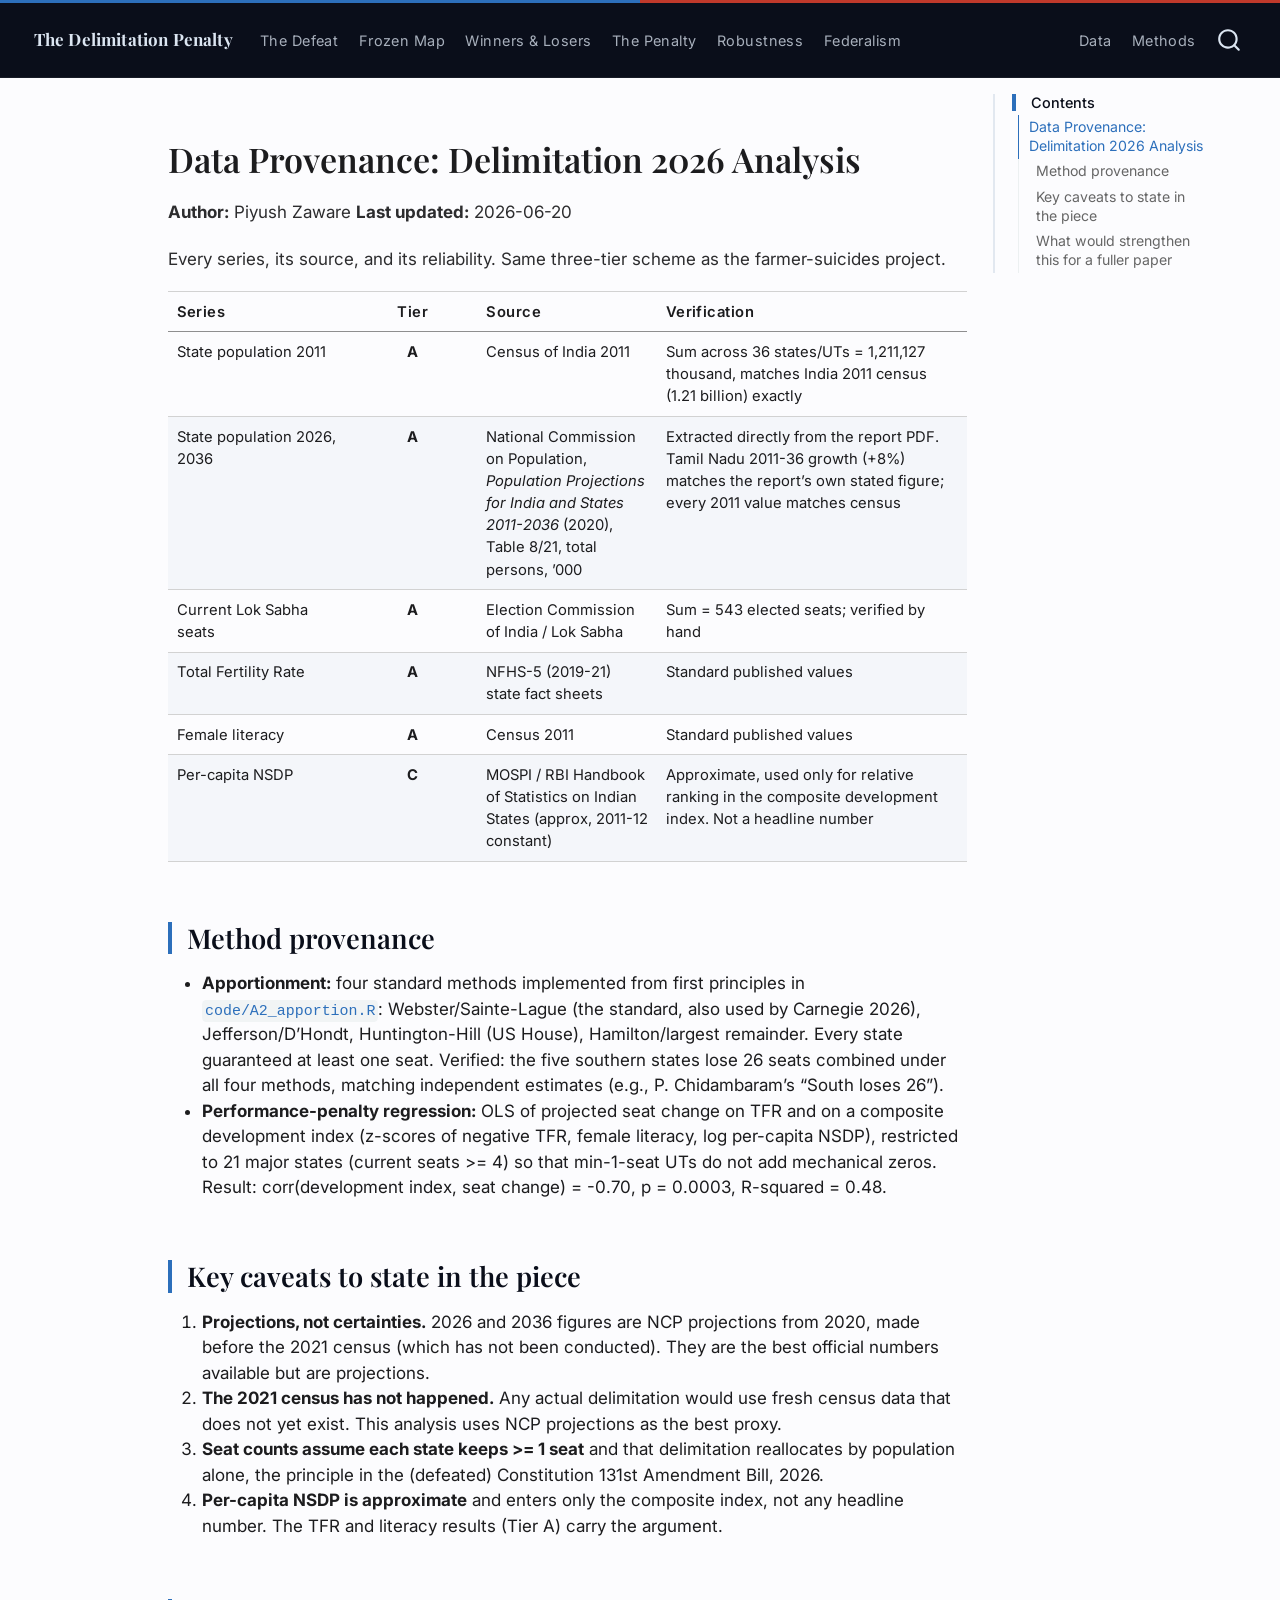
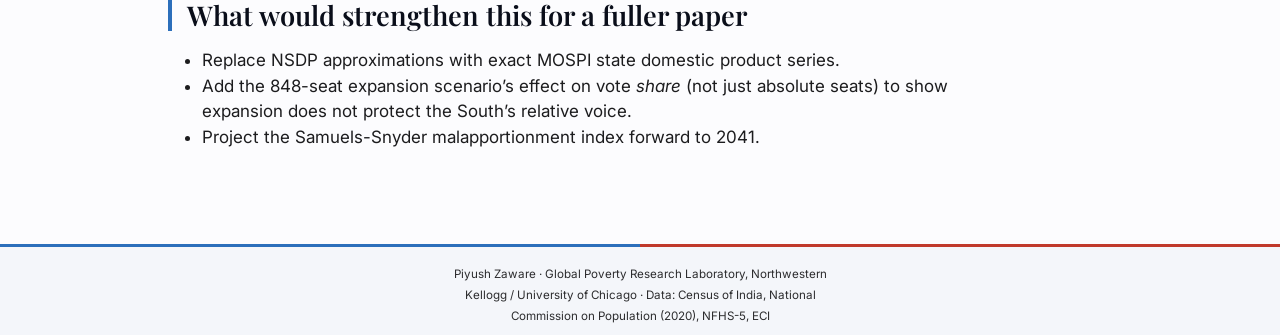
==== docs/output/reports/DATA_PROVENANCE.html @ dbe314fe "Delimitation 2026 site: the performance penalty Analysis + Quarto website for the delimitation data-" ====
<!DOCTYPE html>
<html xmlns="http://www.w3.org/1999/xhtml" lang="en" xml:lang="en"><head>

<meta charset="utf-8">
<meta name="generator" content="quarto-1.8.25">

<meta name="viewport" content="width=device-width, initial-scale=1.0, user-scalable=yes">


<title>data_provenance – The Delimitation Penalty</title>
<style>
code{white-space: pre-wrap;}
span.smallcaps{font-variant: small-caps;}
div.columns{display: flex; gap: min(4vw, 1.5em);}
div.column{flex: auto; overflow-x: auto;}
div.hanging-indent{margin-left: 1.5em; text-indent: -1.5em;}
ul.task-list{list-style: none;}
ul.task-list li input[type="checkbox"] {
  width: 0.8em;
  margin: 0 0.8em 0.2em -1em; /* quarto-specific, see https://github.com/quarto-dev/quarto-cli/issues/4556 */ 
  vertical-align: middle;
}
</style>


<script src="../../site_libs/quarto-nav/quarto-nav.js"></script>
<script src="../../site_libs/quarto-nav/headroom.min.js"></script>
<script src="../../site_libs/clipboard/clipboard.min.js"></script>
<script src="../../site_libs/quarto-search/autocomplete.umd.js"></script>
<script src="../../site_libs/quarto-search/fuse.min.js"></script>
<script src="../../site_libs/quarto-search/quarto-search.js"></script>
<meta name="quarto:offset" content="../../">
<script src="../../site_libs/quarto-html/quarto.js" type="module"></script>
<script src="../../site_libs/quarto-html/tabsets/tabsets.js" type="module"></script>
<script src="../../site_libs/quarto-html/axe/axe-check.js" type="module"></script>
<script src="../../site_libs/quarto-html/popper.min.js"></script>
<script src="../../site_libs/quarto-html/tippy.umd.min.js"></script>
<script src="../../site_libs/quarto-html/anchor.min.js"></script>
<link href="../../site_libs/quarto-html/tippy.css" rel="stylesheet">
<link href="../../site_libs/quarto-html/quarto-syntax-highlighting-7b89279ff1a6dce999919e0e67d4d9ec.css" rel="stylesheet" id="quarto-text-highlighting-styles">
<script src="../../site_libs/bootstrap/bootstrap.min.js"></script>
<link href="../../site_libs/bootstrap/bootstrap-icons.css" rel="stylesheet">
<link href="../../site_libs/bootstrap/bootstrap-7840cd7981757219aa83ed7bc847dc4c.min.css" rel="stylesheet" append-hash="true" id="quarto-bootstrap" data-mode="light">
<script id="quarto-search-options" type="application/json">{
  "location": "navbar",
  "copy-button": false,
  "collapse-after": 3,
  "panel-placement": "end",
  "type": "overlay",
  "limit": 50,
  "keyboard-shortcut": [
    "f",
    "/",
    "s"
  ],
  "show-item-context": false,
  "language": {
    "search-no-results-text": "No results",
    "search-matching-documents-text": "matching documents",
    "search-copy-link-title": "Copy link to search",
    "search-hide-matches-text": "Hide additional matches",
    "search-more-match-text": "more match in this document",
    "search-more-matches-text": "more matches in this document",
    "search-clear-button-title": "Clear",
    "search-text-placeholder": "",
    "search-detached-cancel-button-title": "Cancel",
    "search-submit-button-title": "Submit",
    "search-label": "Search"
  }
}</script>
<style>html{ scroll-behavior: smooth; }</style>


</head>

<body class="nav-fixed quarto-light">

<div id="quarto-search-results"></div>
  <header id="quarto-header" class="headroom fixed-top">
    <nav class="navbar navbar-expand-lg " data-bs-theme="dark">
      <div class="navbar-container container-fluid">
      <div class="navbar-brand-container mx-auto">
    <a href="../../index.html" class="navbar-brand navbar-brand-logo">
    </a>
    <a class="navbar-brand" href="../../index.html">
    <span class="navbar-title">The Delimitation Penalty</span>
    </a>
  </div>
            <div id="quarto-search" class="" title="Search"></div>
          <button class="navbar-toggler" type="button" data-bs-toggle="collapse" data-bs-target="#navbarCollapse" aria-controls="navbarCollapse" role="menu" aria-expanded="false" aria-label="Toggle navigation" onclick="if (window.quartoToggleHeadroom) { window.quartoToggleHeadroom(); }">
  <span class="navbar-toggler-icon"></span>
</button>
          <div class="collapse navbar-collapse" id="navbarCollapse">
            <ul class="navbar-nav navbar-nav-scroll me-auto">
  <li class="nav-item">
    <a class="nav-link" href="../../index.html#defeat"> 
<span class="menu-text">The Defeat</span></a>
  </li>  
  <li class="nav-item">
    <a class="nav-link" href="../../index.html#frozen"> 
<span class="menu-text">Frozen Map</span></a>
  </li>  
  <li class="nav-item">
    <a class="nav-link" href="../../index.html#winners"> 
<span class="menu-text">Winners &amp; Losers</span></a>
  </li>  
  <li class="nav-item">
    <a class="nav-link" href="../../index.html#penalty"> 
<span class="menu-text">The Penalty</span></a>
  </li>  
  <li class="nav-item">
    <a class="nav-link" href="../../index.html#robustness"> 
<span class="menu-text">Robustness</span></a>
  </li>  
  <li class="nav-item">
    <a class="nav-link" href="../../index.html#federalism"> 
<span class="menu-text">Federalism</span></a>
  </li>  
</ul>
            <ul class="navbar-nav navbar-nav-scroll ms-auto">
  <li class="nav-item">
    <a class="nav-link" href="../../index.html#data"> 
<span class="menu-text">Data</span></a>
  </li>  
  <li class="nav-item">
    <a class="nav-link" href="../../index.html#methods"> 
<span class="menu-text">Methods</span></a>
  </li>  
</ul>
          </div> <!-- /navcollapse -->
            <div class="quarto-navbar-tools">
</div>
      </div> <!-- /container-fluid -->
    </nav>
</header>
<!-- content -->
<div id="quarto-content" class="quarto-container page-columns page-rows-contents page-layout-article page-navbar">
<!-- sidebar -->
<!-- margin-sidebar -->
    <div id="quarto-margin-sidebar" class="sidebar margin-sidebar">
        <nav id="TOC" role="doc-toc" class="toc-active">
    <h2 id="toc-title">Contents</h2>
   
  <ul class="collapse">
  <li><a href="#data-provenance-delimitation-2026-analysis" id="toc-data-provenance-delimitation-2026-analysis" class="nav-link active" data-scroll-target="#data-provenance-delimitation-2026-analysis">Data Provenance: Delimitation 2026 Analysis</a>
  <ul class="collapse">
  <li><a href="#method-provenance" id="toc-method-provenance" class="nav-link" data-scroll-target="#method-provenance">Method provenance</a></li>
  <li><a href="#key-caveats-to-state-in-the-piece" id="toc-key-caveats-to-state-in-the-piece" class="nav-link" data-scroll-target="#key-caveats-to-state-in-the-piece">Key caveats to state in the piece</a></li>
  <li><a href="#what-would-strengthen-this-for-a-fuller-paper" id="toc-what-would-strengthen-this-for-a-fuller-paper" class="nav-link" data-scroll-target="#what-would-strengthen-this-for-a-fuller-paper">What would strengthen this for a fuller paper</a></li>
  </ul></li>
  </ul>
</nav>
    </div>
<!-- main -->
<main class="content" id="quarto-document-content"><header id="title-block-header" class="quarto-title-block"></header>




<section id="data-provenance-delimitation-2026-analysis" class="level1">
<h1>Data Provenance: Delimitation 2026 Analysis</h1>
<p><strong>Author:</strong> Piyush Zaware <strong>Last updated:</strong> 2026-06-20</p>
<p>Every series, its source, and its reliability. Same three-tier scheme as the farmer-suicides project.</p>
<table class="caption-top table">
<colgroup>
<col style="width: 22%">
<col style="width: 16%">
<col style="width: 22%">
<col style="width: 38%">
</colgroup>
<thead>
<tr class="header">
<th>Series</th>
<th style="text-align: center;">Tier</th>
<th>Source</th>
<th>Verification</th>
</tr>
</thead>
<tbody>
<tr class="odd">
<td>State population 2011</td>
<td style="text-align: center;"><strong>A</strong></td>
<td>Census of India 2011</td>
<td>Sum across 36 states/UTs = 1,211,127 thousand, matches India 2011 census (1.21 billion) exactly</td>
</tr>
<tr class="even">
<td>State population 2026, 2036</td>
<td style="text-align: center;"><strong>A</strong></td>
<td>National Commission on Population, <em>Population Projections for India and States 2011-2036</em> (2020), Table 8/21, total persons, ’000</td>
<td>Extracted directly from the report PDF. Tamil Nadu 2011-36 growth (+8%) matches the report’s own stated figure; every 2011 value matches census</td>
</tr>
<tr class="odd">
<td>Current Lok Sabha seats</td>
<td style="text-align: center;"><strong>A</strong></td>
<td>Election Commission of India / Lok Sabha</td>
<td>Sum = 543 elected seats; verified by hand</td>
</tr>
<tr class="even">
<td>Total Fertility Rate</td>
<td style="text-align: center;"><strong>A</strong></td>
<td>NFHS-5 (2019-21) state fact sheets</td>
<td>Standard published values</td>
</tr>
<tr class="odd">
<td>Female literacy</td>
<td style="text-align: center;"><strong>A</strong></td>
<td>Census 2011</td>
<td>Standard published values</td>
</tr>
<tr class="even">
<td>Per-capita NSDP</td>
<td style="text-align: center;"><strong>C</strong></td>
<td>MOSPI / RBI Handbook of Statistics on Indian States (approx, 2011-12 constant)</td>
<td>Approximate, used only for relative ranking in the composite development index. Not a headline number</td>
</tr>
</tbody>
</table>
<section id="method-provenance" class="level2">
<h2 class="anchored" data-anchor-id="method-provenance">Method provenance</h2>
<ul>
<li><strong>Apportionment:</strong> four standard methods implemented from first principles in <code>code/A2_apportion.R</code>: Webster/Sainte-Lague (the standard, also used by Carnegie 2026), Jefferson/D’Hondt, Huntington-Hill (US House), Hamilton/largest remainder. Every state guaranteed at least one seat. Verified: the five southern states lose 26 seats combined under all four methods, matching independent estimates (e.g., P. Chidambaram’s “South loses 26”).</li>
<li><strong>Performance-penalty regression:</strong> OLS of projected seat change on TFR and on a composite development index (z-scores of negative TFR, female literacy, log per-capita NSDP), restricted to 21 major states (current seats &gt;= 4) so that min-1-seat UTs do not add mechanical zeros. Result: corr(development index, seat change) = -0.70, p = 0.0003, R-squared = 0.48.</li>
</ul>
</section>
<section id="key-caveats-to-state-in-the-piece" class="level2">
<h2 class="anchored" data-anchor-id="key-caveats-to-state-in-the-piece">Key caveats to state in the piece</h2>
<ol type="1">
<li><strong>Projections, not certainties.</strong> 2026 and 2036 figures are NCP projections from 2020, made before the 2021 census (which has not been conducted). They are the best official numbers available but are projections.</li>
<li><strong>The 2021 census has not happened.</strong> Any actual delimitation would use fresh census data that does not yet exist. This analysis uses NCP projections as the best proxy.</li>
<li><strong>Seat counts assume each state keeps &gt;= 1 seat</strong> and that delimitation reallocates by population alone, the principle in the (defeated) Constitution 131st Amendment Bill, 2026.</li>
<li><strong>Per-capita NSDP is approximate</strong> and enters only the composite index, not any headline number. The TFR and literacy results (Tier A) carry the argument.</li>
</ol>
</section>
<section id="what-would-strengthen-this-for-a-fuller-paper" class="level2">
<h2 class="anchored" data-anchor-id="what-would-strengthen-this-for-a-fuller-paper">What would strengthen this for a fuller paper</h2>
<ul>
<li>Replace NSDP approximations with exact MOSPI state domestic product series.</li>
<li>Add the 848-seat expansion scenario’s effect on vote <em>share</em> (not just absolute seats) to show expansion does not protect the South’s relative voice.</li>
<li>Project the Samuels-Snyder malapportionment index forward to 2041.</li>
</ul>


</section>
</section>

</main> <!-- /main -->
<script id="quarto-html-after-body" type="application/javascript">
  window.document.addEventListener("DOMContentLoaded", function (event) {
    const icon = "";
    const anchorJS = new window.AnchorJS();
    anchorJS.options = {
      placement: 'right',
      icon: icon
    };
    anchorJS.add('.anchored');
    const isCodeAnnotation = (el) => {
      for (const clz of el.classList) {
        if (clz.startsWith('code-annotation-')) {                     
          return true;
        }
      }
      return false;
    }
    const onCopySuccess = function(e) {
      // button target
      const button = e.trigger;
      // don't keep focus
      button.blur();
      // flash "checked"
      button.classList.add('code-copy-button-checked');
      var currentTitle = button.getAttribute("title");
      button.setAttribute("title", "Copied!");
      let tooltip;
      if (window.bootstrap) {
        button.setAttribute("data-bs-toggle", "tooltip");
        button.setAttribute("data-bs-placement", "left");
        button.setAttribute("data-bs-title", "Copied!");
        tooltip = new bootstrap.Tooltip(button, 
          { trigger: "manual", 
            customClass: "code-copy-button-tooltip",
            offset: [0, -8]});
        tooltip.show();    
      }
      setTimeout(function() {
        if (tooltip) {
          tooltip.hide();
          button.removeAttribute("data-bs-title");
          button.removeAttribute("data-bs-toggle");
          button.removeAttribute("data-bs-placement");
        }
        button.setAttribute("title", currentTitle);
        button.classList.remove('code-copy-button-checked');
      }, 1000);
      // clear code selection
      e.clearSelection();
    }
    const getTextToCopy = function(trigger) {
      const outerScaffold = trigger.parentElement.cloneNode(true);
      const codeEl = outerScaffold.querySelector('code');
      for (const childEl of codeEl.children) {
        if (isCodeAnnotation(childEl)) {
          childEl.remove();
        }
      }
      return codeEl.innerText;
    }
    const clipboard = new window.ClipboardJS('.code-copy-button:not([data-in-quarto-modal])', {
      text: getTextToCopy
    });
    clipboard.on('success', onCopySuccess);
    if (window.document.getElementById('quarto-embedded-source-code-modal')) {
      const clipboardModal = new window.ClipboardJS('.code-copy-button[data-in-quarto-modal]', {
        text: getTextToCopy,
        container: window.document.getElementById('quarto-embedded-source-code-modal')
      });
      clipboardModal.on('success', onCopySuccess);
    }
      var localhostRegex = new RegExp(/^(?:http|https):\/\/localhost\:?[0-9]*\//);
      var mailtoRegex = new RegExp(/^mailto:/);
        var filterRegex = new RegExp('/' + window.location.host + '/');
      var isInternal = (href) => {
          return filterRegex.test(href) || localhostRegex.test(href) || mailtoRegex.test(href);
      }
      // Inspect non-navigation links and adorn them if external
     var links = window.document.querySelectorAll('a[href]:not(.nav-link):not(.navbar-brand):not(.toc-action):not(.sidebar-link):not(.sidebar-item-toggle):not(.pagination-link):not(.no-external):not([aria-hidden]):not(.dropdown-item):not(.quarto-navigation-tool):not(.about-link)');
      for (var i=0; i<links.length; i++) {
        const link = links[i];
        if (!isInternal(link.href)) {
          // undo the damage that might have been done by quarto-nav.js in the case of
          // links that we want to consider external
          if (link.dataset.originalHref !== undefined) {
            link.href = link.dataset.originalHref;
          }
            // target, if specified
            link.setAttribute("target", "_blank");
            if (link.getAttribute("rel") === null) {
              link.setAttribute("rel", "noopener");
            }
        }
      }
    function tippyHover(el, contentFn, onTriggerFn, onUntriggerFn) {
      const config = {
        allowHTML: true,
        maxWidth: 500,
        delay: 100,
        arrow: false,
        appendTo: function(el) {
            return el.parentElement;
        },
        interactive: true,
        interactiveBorder: 10,
        theme: 'quarto',
        placement: 'bottom-start',
      };
      if (contentFn) {
        config.content = contentFn;
      }
      if (onTriggerFn) {
        config.onTrigger = onTriggerFn;
      }
      if (onUntriggerFn) {
        config.onUntrigger = onUntriggerFn;
      }
      window.tippy(el, config); 
    }
    const noterefs = window.document.querySelectorAll('a[role="doc-noteref"]');
    for (var i=0; i<noterefs.length; i++) {
      const ref = noterefs[i];
      tippyHover(ref, function() {
        // use id or data attribute instead here
        let href = ref.getAttribute('data-footnote-href') || ref.getAttribute('href');
        try { href = new URL(href).hash; } catch {}
        const id = href.replace(/^#\/?/, "");
        const note = window.document.getElementById(id);
        if (note) {
          return note.innerHTML;
        } else {
          return "";
        }
      });
    }
    const xrefs = window.document.querySelectorAll('a.quarto-xref');
    const processXRef = (id, note) => {
      // Strip column container classes
      const stripColumnClz = (el) => {
        el.classList.remove("page-full", "page-columns");
        if (el.children) {
          for (const child of el.children) {
            stripColumnClz(child);
          }
        }
      }
      stripColumnClz(note)
      if (id === null || id.startsWith('sec-')) {
        // Special case sections, only their first couple elements
        const container = document.createElement("div");
        if (note.children && note.children.length > 2) {
          container.appendChild(note.children[0].cloneNode(true));
          for (let i = 1; i < note.children.length; i++) {
            const child = note.children[i];
            if (child.tagName === "P" && child.innerText === "") {
              continue;
            } else {
              container.appendChild(child.cloneNode(true));
              break;
            }
          }
          if (window.Quarto?.typesetMath) {
            window.Quarto.typesetMath(container);
          }
          return container.innerHTML
        } else {
          if (window.Quarto?.typesetMath) {
            window.Quarto.typesetMath(note);
          }
          return note.innerHTML;
        }
      } else {
        // Remove any anchor links if they are present
        const anchorLink = note.querySelector('a.anchorjs-link');
        if (anchorLink) {
          anchorLink.remove();
        }
        if (window.Quarto?.typesetMath) {
          window.Quarto.typesetMath(note);
        }
        if (note.classList.contains("callout")) {
          return note.outerHTML;
        } else {
          return note.innerHTML;
        }
      }
    }
    for (var i=0; i<xrefs.length; i++) {
      const xref = xrefs[i];
      tippyHover(xref, undefined, function(instance) {
        instance.disable();
        let url = xref.getAttribute('href');
        let hash = undefined; 
        if (url.startsWith('#')) {
          hash = url;
        } else {
          try { hash = new URL(url).hash; } catch {}
        }
        if (hash) {
          const id = hash.replace(/^#\/?/, "");
          const note = window.document.getElementById(id);
          if (note !== null) {
            try {
              const html = processXRef(id, note.cloneNode(true));
              instance.setContent(html);
            } finally {
              instance.enable();
              instance.show();
            }
          } else {
            // See if we can fetch this
            fetch(url.split('#')[0])
            .then(res => res.text())
            .then(html => {
              const parser = new DOMParser();
              const htmlDoc = parser.parseFromString(html, "text/html");
              const note = htmlDoc.getElementById(id);
              if (note !== null) {
                const html = processXRef(id, note);
                instance.setContent(html);
              } 
            }).finally(() => {
              instance.enable();
              instance.show();
            });
          }
        } else {
          // See if we can fetch a full url (with no hash to target)
          // This is a special case and we should probably do some content thinning / targeting
          fetch(url)
          .then(res => res.text())
          .then(html => {
            const parser = new DOMParser();
            const htmlDoc = parser.parseFromString(html, "text/html");
            const note = htmlDoc.querySelector('main.content');
            if (note !== null) {
              // This should only happen for chapter cross references
              // (since there is no id in the URL)
              // remove the first header
              if (note.children.length > 0 && note.children[0].tagName === "HEADER") {
                note.children[0].remove();
              }
              const html = processXRef(null, note);
              instance.setContent(html);
            } 
          }).finally(() => {
            instance.enable();
            instance.show();
          });
        }
      }, function(instance) {
      });
    }
        let selectedAnnoteEl;
        const selectorForAnnotation = ( cell, annotation) => {
          let cellAttr = 'data-code-cell="' + cell + '"';
          let lineAttr = 'data-code-annotation="' +  annotation + '"';
          const selector = 'span[' + cellAttr + '][' + lineAttr + ']';
          return selector;
        }
        const selectCodeLines = (annoteEl) => {
          const doc = window.document;
          const targetCell = annoteEl.getAttribute("data-target-cell");
          const targetAnnotation = annoteEl.getAttribute("data-target-annotation");
          const annoteSpan = window.document.querySelector(selectorForAnnotation(targetCell, targetAnnotation));
          const lines = annoteSpan.getAttribute("data-code-lines").split(",");
          const lineIds = lines.map((line) => {
            return targetCell + "-" + line;
          })
          let top = null;
          let height = null;
          let parent = null;
          if (lineIds.length > 0) {
              //compute the position of the single el (top and bottom and make a div)
              const el = window.document.getElementById(lineIds[0]);
              top = el.offsetTop;
              height = el.offsetHeight;
              parent = el.parentElement.parentElement;
            if (lineIds.length > 1) {
              const lastEl = window.document.getElementById(lineIds[lineIds.length - 1]);
              const bottom = lastEl.offsetTop + lastEl.offsetHeight;
              height = bottom - top;
            }
            if (top !== null && height !== null && parent !== null) {
              // cook up a div (if necessary) and position it 
              let div = window.document.getElementById("code-annotation-line-highlight");
              if (div === null) {
                div = window.document.createElement("div");
                div.setAttribute("id", "code-annotation-line-highlight");
                div.style.position = 'absolute';
                parent.appendChild(div);
              }
              div.style.top = top - 2 + "px";
              div.style.height = height + 4 + "px";
              div.style.left = 0;
              let gutterDiv = window.document.getElementById("code-annotation-line-highlight-gutter");
              if (gutterDiv === null) {
                gutterDiv = window.document.createElement("div");
                gutterDiv.setAttribute("id", "code-annotation-line-highlight-gutter");
                gutterDiv.style.position = 'absolute';
                const codeCell = window.document.getElementById(targetCell);
                const gutter = codeCell.querySelector('.code-annotation-gutter');
                gutter.appendChild(gutterDiv);
              }
              gutterDiv.style.top = top - 2 + "px";
              gutterDiv.style.height = height + 4 + "px";
            }
            selectedAnnoteEl = annoteEl;
          }
        };
        const unselectCodeLines = () => {
          const elementsIds = ["code-annotation-line-highlight", "code-annotation-line-highlight-gutter"];
          elementsIds.forEach((elId) => {
            const div = window.document.getElementById(elId);
            if (div) {
              div.remove();
            }
          });
          selectedAnnoteEl = undefined;
        };
          // Handle positioning of the toggle
      window.addEventListener(
        "resize",
        throttle(() => {
          elRect = undefined;
          if (selectedAnnoteEl) {
            selectCodeLines(selectedAnnoteEl);
          }
        }, 10)
      );
      function throttle(fn, ms) {
      let throttle = false;
      let timer;
        return (...args) => {
          if(!throttle) { // first call gets through
              fn.apply(this, args);
              throttle = true;
          } else { // all the others get throttled
              if(timer) clearTimeout(timer); // cancel #2
              timer = setTimeout(() => {
                fn.apply(this, args);
                timer = throttle = false;
              }, ms);
          }
        };
      }
        // Attach click handler to the DT
        const annoteDls = window.document.querySelectorAll('dt[data-target-cell]');
        for (const annoteDlNode of annoteDls) {
          annoteDlNode.addEventListener('click', (event) => {
            const clickedEl = event.target;
            if (clickedEl !== selectedAnnoteEl) {
              unselectCodeLines();
              const activeEl = window.document.querySelector('dt[data-target-cell].code-annotation-active');
              if (activeEl) {
                activeEl.classList.remove('code-annotation-active');
              }
              selectCodeLines(clickedEl);
              clickedEl.classList.add('code-annotation-active');
            } else {
              // Unselect the line
              unselectCodeLines();
              clickedEl.classList.remove('code-annotation-active');
            }
          });
        }
    const findCites = (el) => {
      const parentEl = el.parentElement;
      if (parentEl) {
        const cites = parentEl.dataset.cites;
        if (cites) {
          return {
            el,
            cites: cites.split(' ')
          };
        } else {
          return findCites(el.parentElement)
        }
      } else {
        return undefined;
      }
    };
    var bibliorefs = window.document.querySelectorAll('a[role="doc-biblioref"]');
    for (var i=0; i<bibliorefs.length; i++) {
      const ref = bibliorefs[i];
      const citeInfo = findCites(ref);
      if (citeInfo) {
        tippyHover(citeInfo.el, function() {
          var popup = window.document.createElement('div');
          citeInfo.cites.forEach(function(cite) {
            var citeDiv = window.document.createElement('div');
            citeDiv.classList.add('hanging-indent');
            citeDiv.classList.add('csl-entry');
            var biblioDiv = window.document.getElementById('ref-' + cite);
            if (biblioDiv) {
              citeDiv.innerHTML = biblioDiv.innerHTML;
            }
            popup.appendChild(citeDiv);
          });
          return popup.innerHTML;
        });
      }
    }
  });
  </script>
</div> <!-- /content -->
<footer class="footer">
  <div class="nav-footer">
    <div class="nav-footer-left">
      &nbsp;
    </div>   
    <div class="nav-footer-center">
<p>Piyush Zaware · Global Poverty Research Laboratory, Northwestern Kellogg / University of Chicago · Data: Census of India, National Commission on Population (2020), NFHS-5, ECI</p>
</div>
    <div class="nav-footer-right">
      &nbsp;
    </div>
  </div>
</footer>




<script src="../../site_libs/quarto-html/zenscroll-min.js"></script>
</body></html>
---- docs/site_libs/quarto-html/tippy.css ----
.tippy-box[data-animation=fade][data-state=hidden]{opacity:0}[data-tippy-root]{max-width:calc(100vw - 10px)}.tippy-box{position:relative;background-color:#333;color:#fff;border-radius:4px;font-size:14px;line-height:1.4;white-space:normal;outline:0;transition-property:transform,visibility,opacity}.tippy-box[data-placement^=top]>.tippy-arrow{bottom:0}.tippy-box[data-placement^=top]>.tippy-arrow:before{bottom:-7px;left:0;border-width:8px 8px 0;border-top-color:initial;transform-origin:center top}.tippy-box[data-placement^=bottom]>.tippy-arrow{top:0}.tippy-box[data-placement^=bottom]>.tippy-arrow:before{top:-7px;left:0;border-width:0 8px 8px;border-bottom-color:initial;transform-origin:center bottom}.tippy-box[data-placement^=left]>.tippy-arrow{right:0}.tippy-box[data-placement^=left]>.tippy-arrow:before{border-width:8px 0 8px 8px;border-left-color:initial;right:-7px;transform-origin:center left}.tippy-box[data-placement^=right]>.tippy-arrow{left:0}.tippy-box[data-placement^=right]>.tippy-arrow:before{left:-7px;border-width:8px 8px 8px 0;border-right-color:initial;transform-origin:center right}.tippy-box[data-inertia][data-state=visible]{transition-timing-function:cubic-bezier(.54,1.5,.38,1.11)}.tippy-arrow{width:16px;height:16px;color:#333}.tippy-arrow:before{content:"";position:absolute;border-color:transparent;border-style:solid}.tippy-content{position:relative;padding:5px 9px;z-index:1}
---- docs/site_libs/quarto-html/quarto-syntax-highlighting-7b89279ff1a6dce999919e0e67d4d9ec.css ----
/* quarto syntax highlight colors */
:root {
  --quarto-hl-ot-color: #003B4F;
  --quarto-hl-at-color: #657422;
  --quarto-hl-ss-color: #20794D;
  --quarto-hl-an-color: #5E5E5E;
  --quarto-hl-fu-color: #4758AB;
  --quarto-hl-st-color: #20794D;
  --quarto-hl-cf-color: #003B4F;
  --quarto-hl-op-color: #5E5E5E;
  --quarto-hl-er-color: #AD0000;
  --quarto-hl-bn-color: #AD0000;
  --quarto-hl-al-color: #AD0000;
  --quarto-hl-va-color: #111111;
  --quarto-hl-bu-color: inherit;
  --quarto-hl-ex-color: inherit;
  --quarto-hl-pp-color: #AD0000;
  --quarto-hl-in-color: #5E5E5E;
  --quarto-hl-vs-color: #20794D;
  --quarto-hl-wa-color: #5E5E5E;
  --quarto-hl-do-color: #5E5E5E;
  --quarto-hl-im-color: #00769E;
  --quarto-hl-ch-color: #20794D;
  --quarto-hl-dt-color: #AD0000;
  --quarto-hl-fl-color: #AD0000;
  --quarto-hl-co-color: #5E5E5E;
  --quarto-hl-cv-color: #5E5E5E;
  --quarto-hl-cn-color: #8f5902;
  --quarto-hl-sc-color: #5E5E5E;
  --quarto-hl-dv-color: #AD0000;
  --quarto-hl-kw-color: #003B4F;
}

/* other quarto variables */
:root {
  --quarto-font-monospace: SFMono-Regular, Menlo, Monaco, Consolas, "Liberation Mono", "Courier New", monospace;
}

/* syntax highlight based on Pandoc's rules */
pre > code.sourceCode > span {
  color: #003B4F;
}

code.sourceCode > span {
  color: #003B4F;
}

div.sourceCode,
div.sourceCode pre.sourceCode {
  color: #003B4F;
}

/* Normal */
code span {
  color: #003B4F;
}

/* Alert */
code span.al {
  color: #AD0000;
  font-style: inherit;
}

/* Annotation */
code span.an {
  color: #5E5E5E;
  font-style: inherit;
}

/* Attribute */
code span.at {
  color: #657422;
  font-style: inherit;
}

/* BaseN */
code span.bn {
  color: #AD0000;
  font-style: inherit;
}

/* BuiltIn */
code span.bu {
  font-style: inherit;
}

/* ControlFlow */
code span.cf {
  color: #003B4F;
  font-weight: bold;
  font-style: inherit;
}

/* Char */
code span.ch {
  color: #20794D;
  font-style: inherit;
}

/* Constant */
code span.cn {
  color: #8f5902;
  font-style: inherit;
}

/* Comment */
code span.co {
  color: #5E5E5E;
  font-style: inherit;
}

/* CommentVar */
code span.cv {
  color: #5E5E5E;
  font-style: italic;
}

/* Documentation */
code span.do {
  color: #5E5E5E;
  font-style: italic;
}

/* DataType */
code span.dt {
  color: #AD0000;
  font-style: inherit;
}

/* DecVal */
code span.dv {
  color: #AD0000;
  font-style: inherit;
}

/* Error */
code span.er {
  color: #AD0000;
  font-style: inherit;
}

/* Extension */
code span.ex {
  font-style: inherit;
}

/* Float */
code span.fl {
  color: #AD0000;
  font-style: inherit;
}

/* Function */
code span.fu {
  color: #4758AB;
  font-style: inherit;
}

/* Import */
code span.im {
  color: #00769E;
  font-style: inherit;
}

/* Information */
code span.in {
  color: #5E5E5E;
  font-style: inherit;
}

/* Keyword */
code span.kw {
  color: #003B4F;
  font-weight: bold;
  font-style: inherit;
}

/* Operator */
code span.op {
  color: #5E5E5E;
  font-style: inherit;
}

/* Other */
code span.ot {
  color: #003B4F;
  font-style: inherit;
}

/* Preprocessor */
code span.pp {
  color: #AD0000;
  font-style: inherit;
}

/* SpecialChar */
code span.sc {
  color: #5E5E5E;
  font-style: inherit;
}

/* SpecialString */
code span.ss {
  color: #20794D;
  font-style: inherit;
}

/* String */
code span.st {
  color: #20794D;
  font-style: inherit;
}

/* Variable */
code span.va {
  color: #111111;
  font-style: inherit;
}

/* VerbatimString */
code span.vs {
  color: #20794D;
  font-style: inherit;
}

/* Warning */
code span.wa {
  color: #5E5E5E;
  font-style: italic;
}

.prevent-inlining {
  content: "</";
}

/*# sourceMappingURL=3944bc705cfaf4c80e56f77c5205168a.css.map */
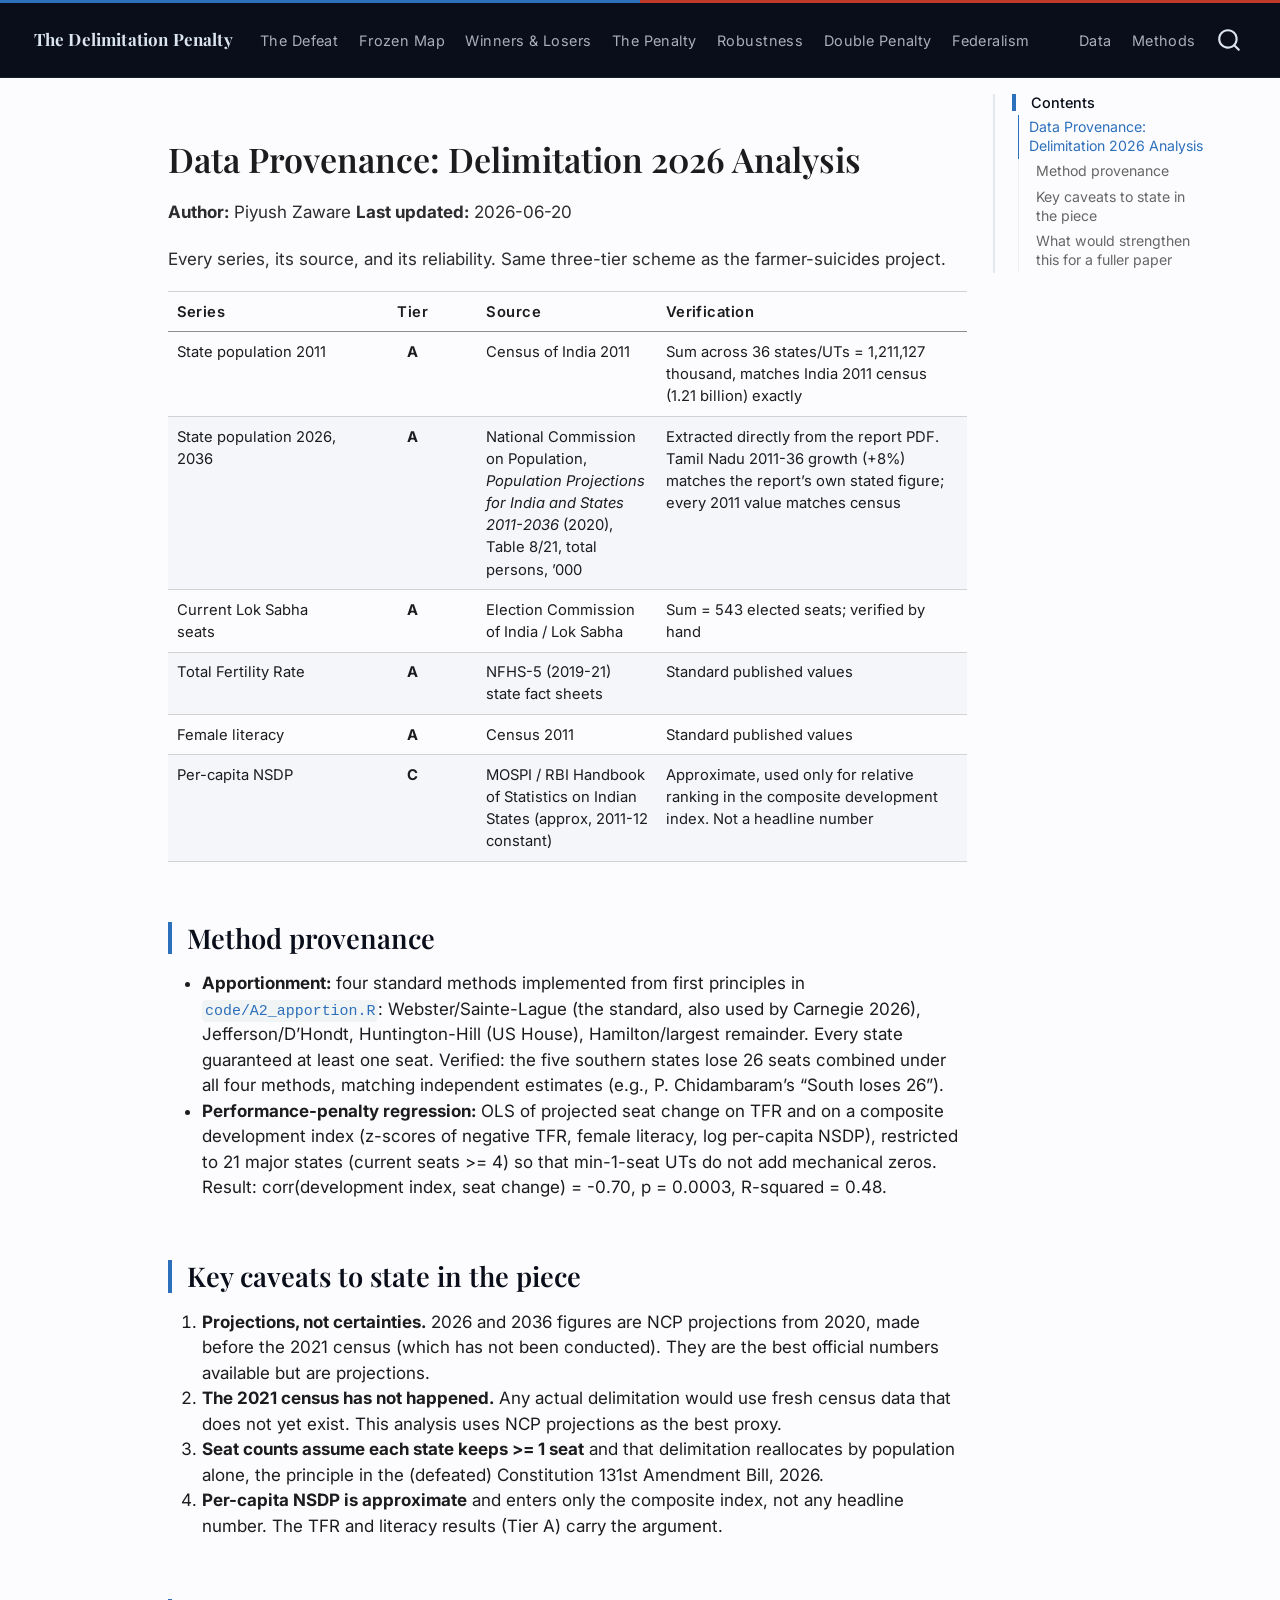
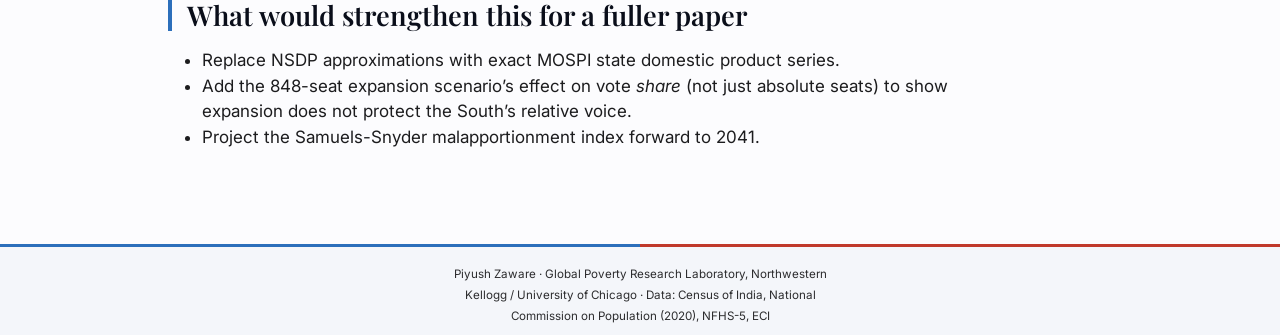
==== commit 1566c1ff: "Add the double penalty: South loses both seats and fiscal share The genuinely novel contribution. Th" ====
--- a/docs/output/reports/DATA_PROVENANCE.html
+++ b/docs/output/reports/DATA_PROVENANCE.html
@@ -111,6 +111,10 @@
   <li class="nav-item">
     <a class="nav-link" href="../../index.html#robustness"> 
 <span class="menu-text">Robustness</span></a>
+  </li>  
+  <li class="nav-item">
+    <a class="nav-link" href="../../index.html#double"> 
+<span class="menu-text">Double Penalty</span></a>
   </li>  
   <li class="nav-item">
     <a class="nav-link" href="../../index.html#federalism"> 
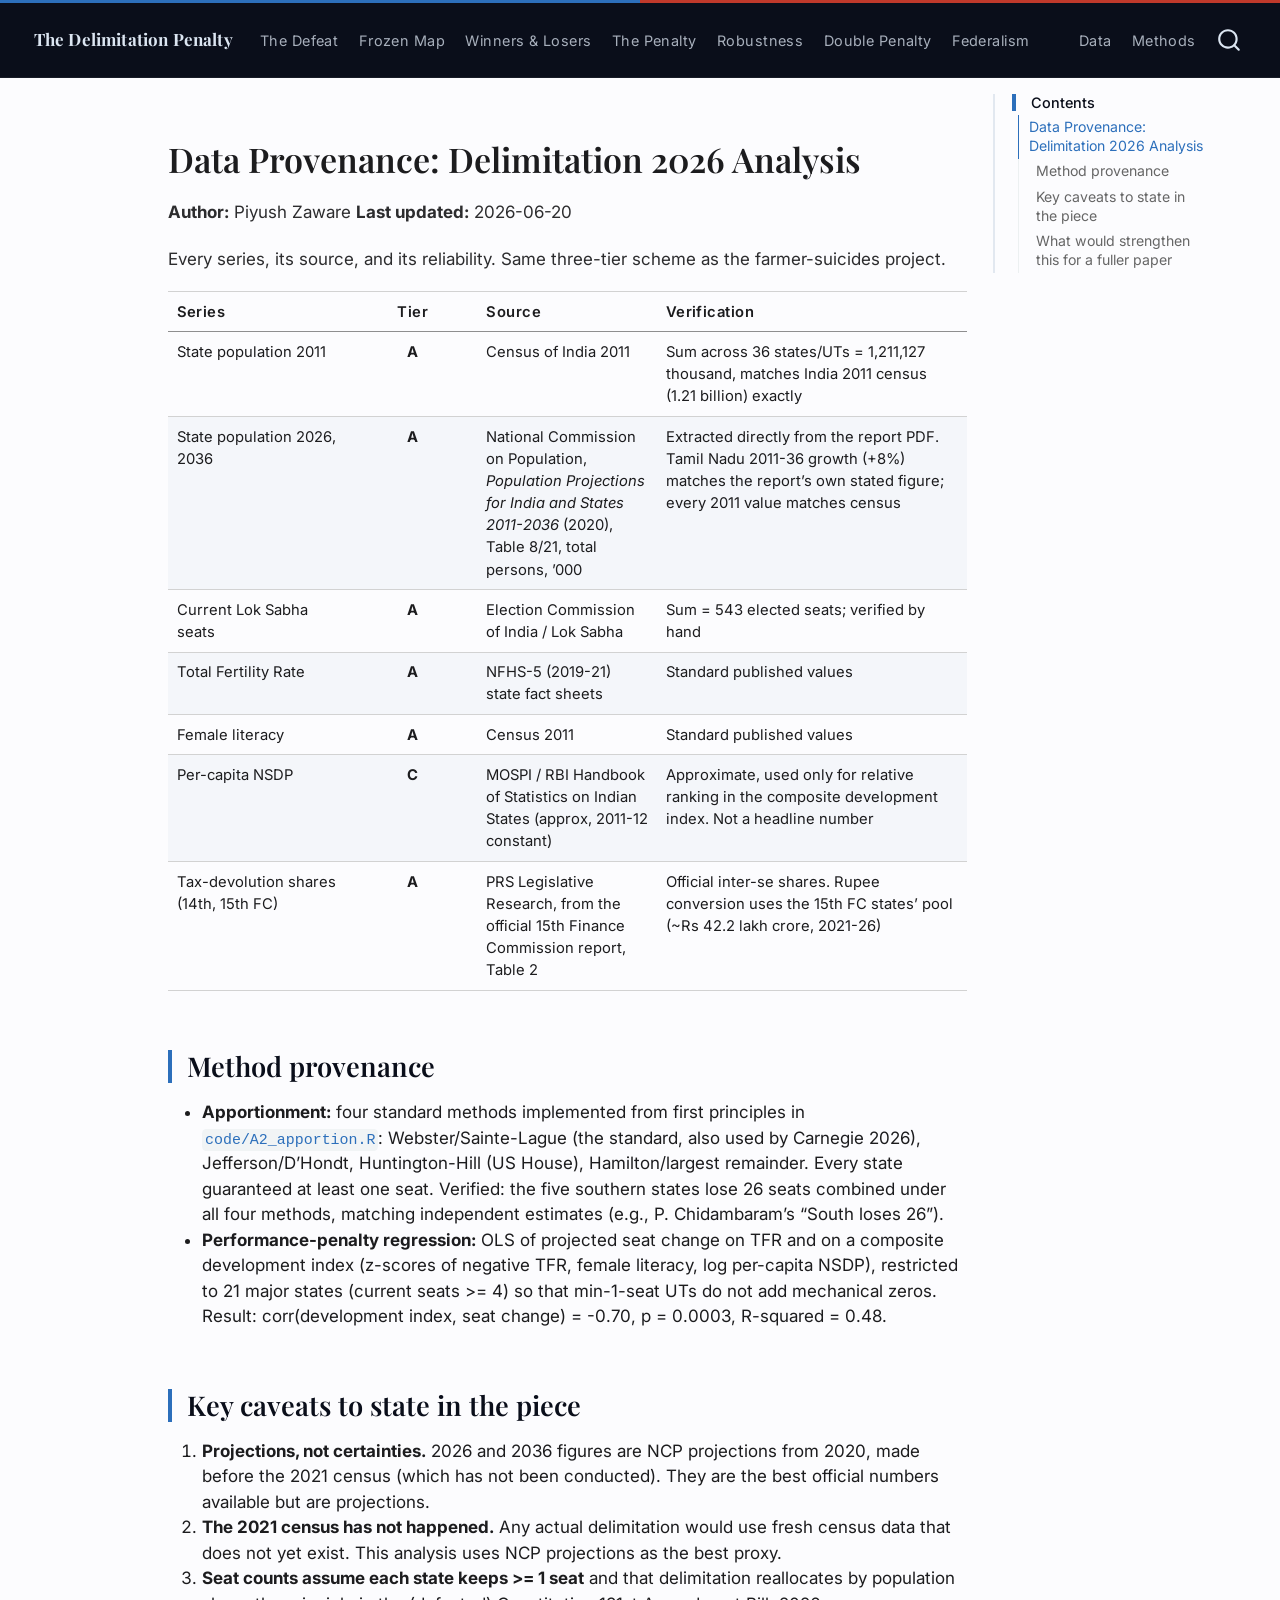
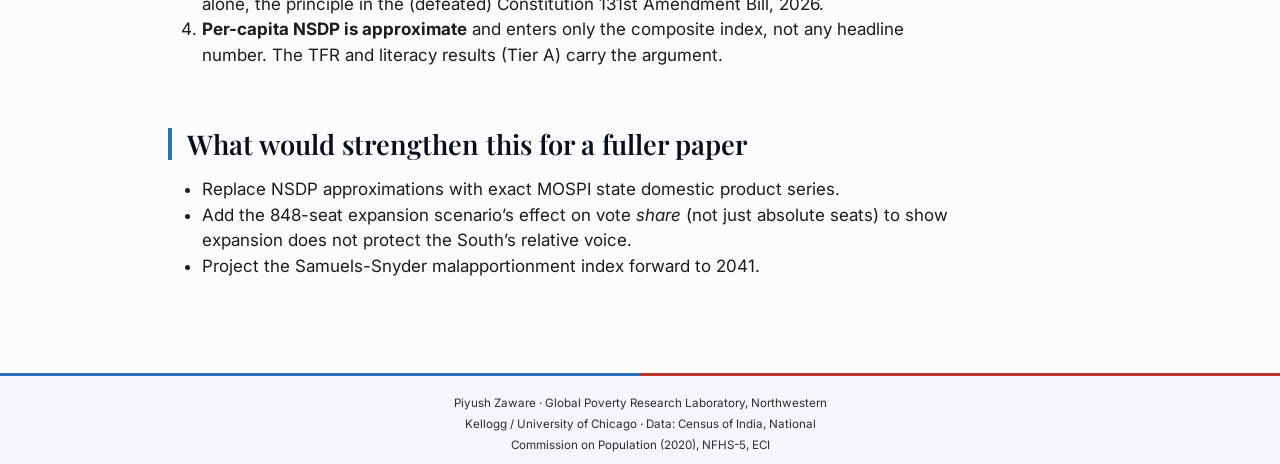
==== commit d1d8c806: "Verification pass: correct figures to independently computed values Rigorous check ahead of use by p" ====
--- a/docs/output/reports/DATA_PROVENANCE.html
+++ b/docs/output/reports/DATA_PROVENANCE.html
@@ -217,6 +217,12 @@
 <td>MOSPI / RBI Handbook of Statistics on Indian States (approx, 2011-12 constant)</td>
 <td>Approximate, used only for relative ranking in the composite development index. Not a headline number</td>
 </tr>
+<tr class="odd">
+<td>Tax-devolution shares (14th, 15th FC)</td>
+<td style="text-align: center;"><strong>A</strong></td>
+<td>PRS Legislative Research, from the official 15th Finance Commission report, Table 2</td>
+<td>Official inter-se shares. Rupee conversion uses the 15th FC states’ pool (~Rs 42.2 lakh crore, 2021-26)</td>
+</tr>
 </tbody>
 </table>
 <section id="method-provenance" class="level2">
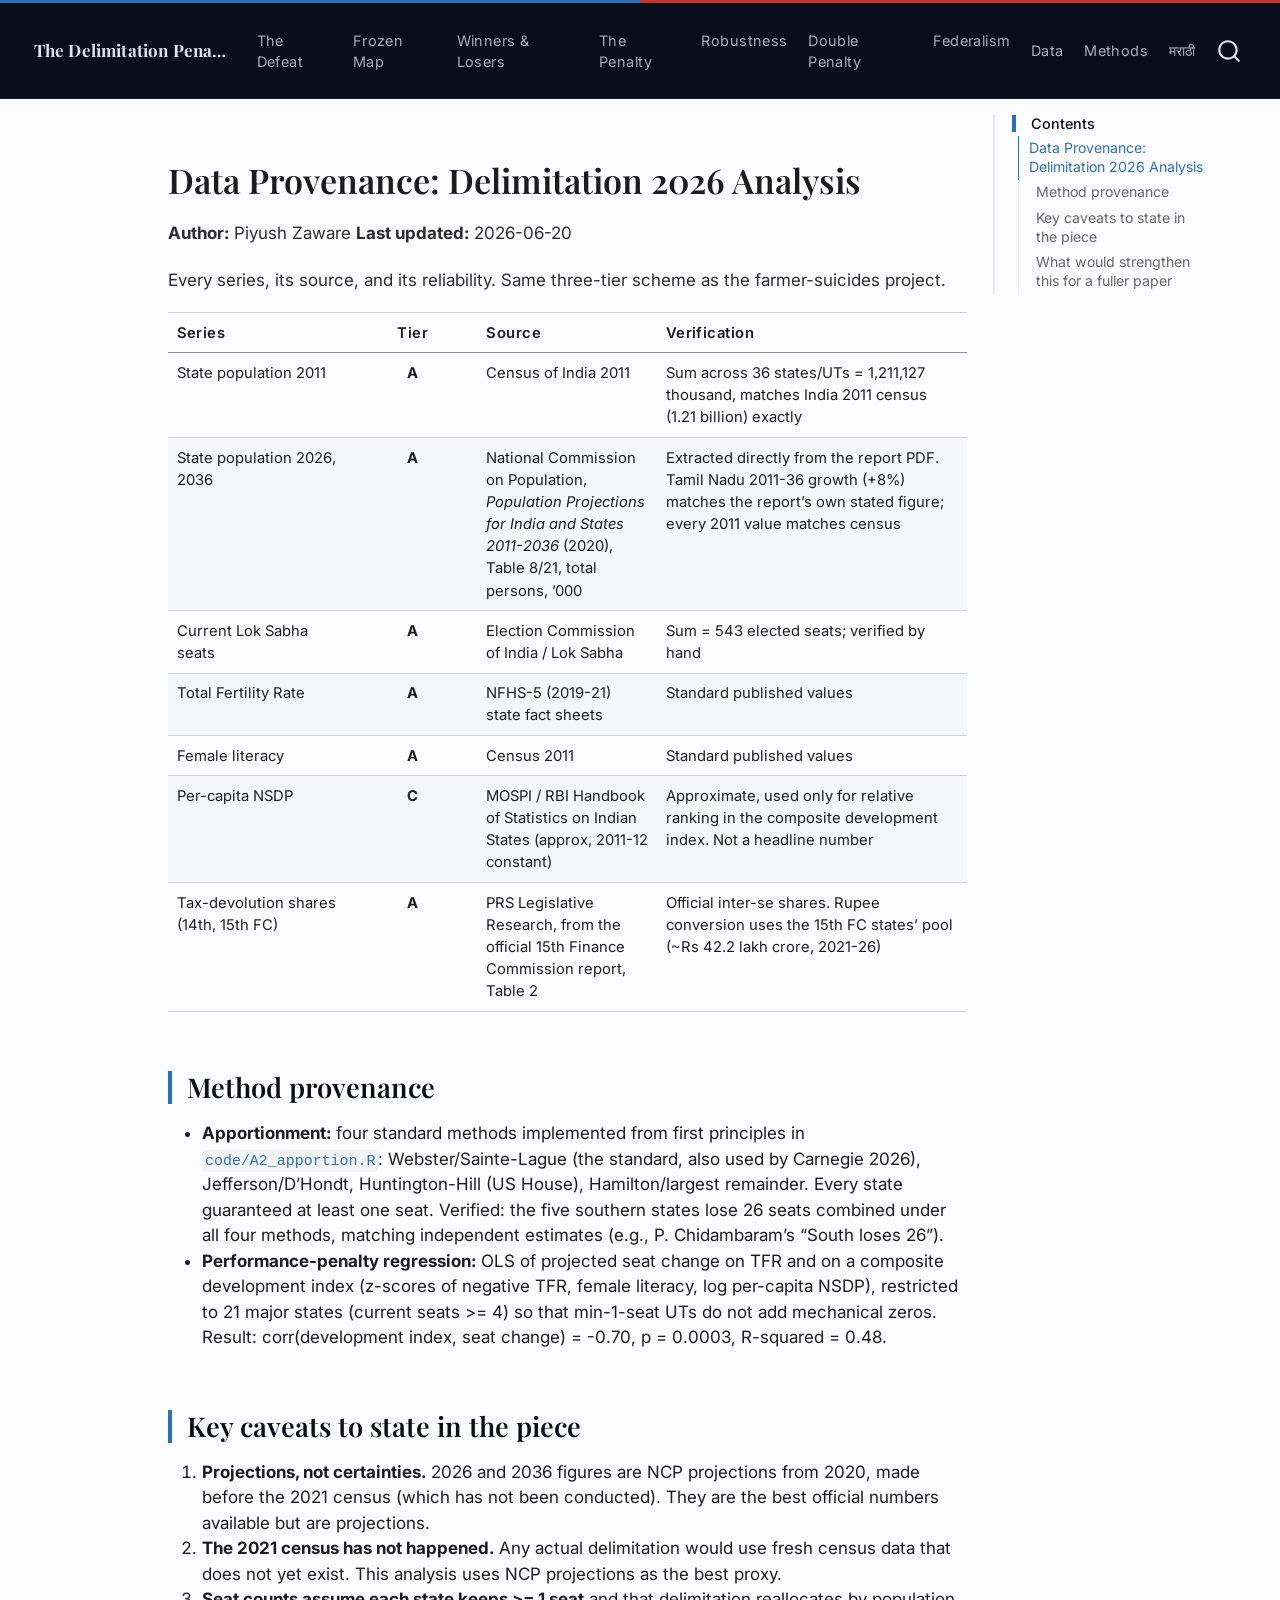
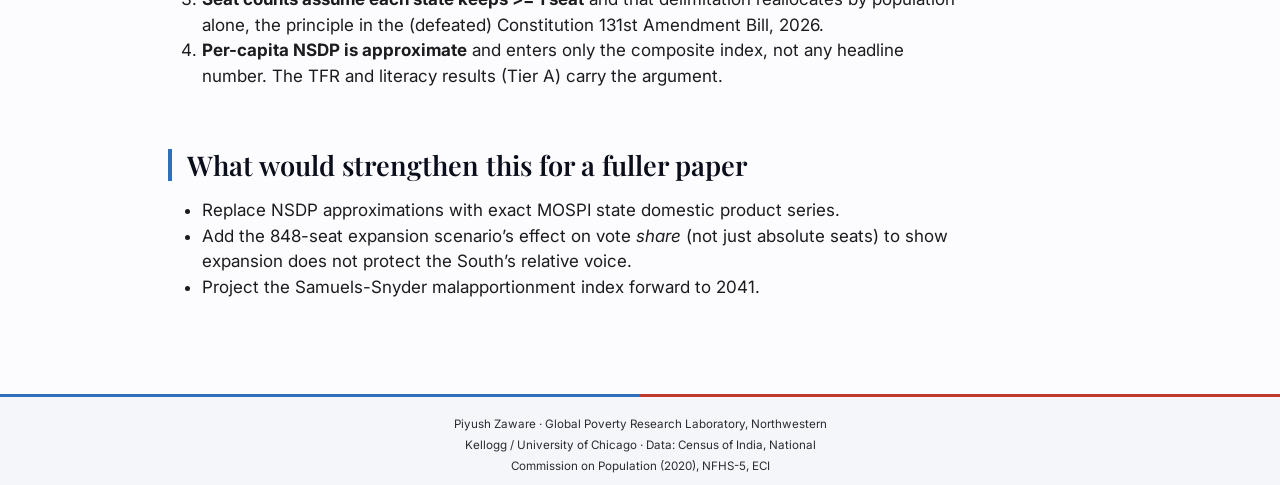
==== commit 49e03edf: "Add Marathi language link to navbar; add C3_figures_marathi.R" ====
--- a/docs/output/reports/DATA_PROVENANCE.html
+++ b/docs/output/reports/DATA_PROVENANCE.html
@@ -130,6 +130,10 @@
     <a class="nav-link" href="../../index.html#methods"> 
 <span class="menu-text">Methods</span></a>
   </li>  
+  <li class="nav-item">
+    <a class="nav-link" href="https://pzaware19.github.io/delimitation-penalty-marathi/"> 
+<span class="menu-text">मराठी</span></a>
+  </li>  
 </ul>
           </div> <!-- /navcollapse -->
             <div class="quarto-navbar-tools">
